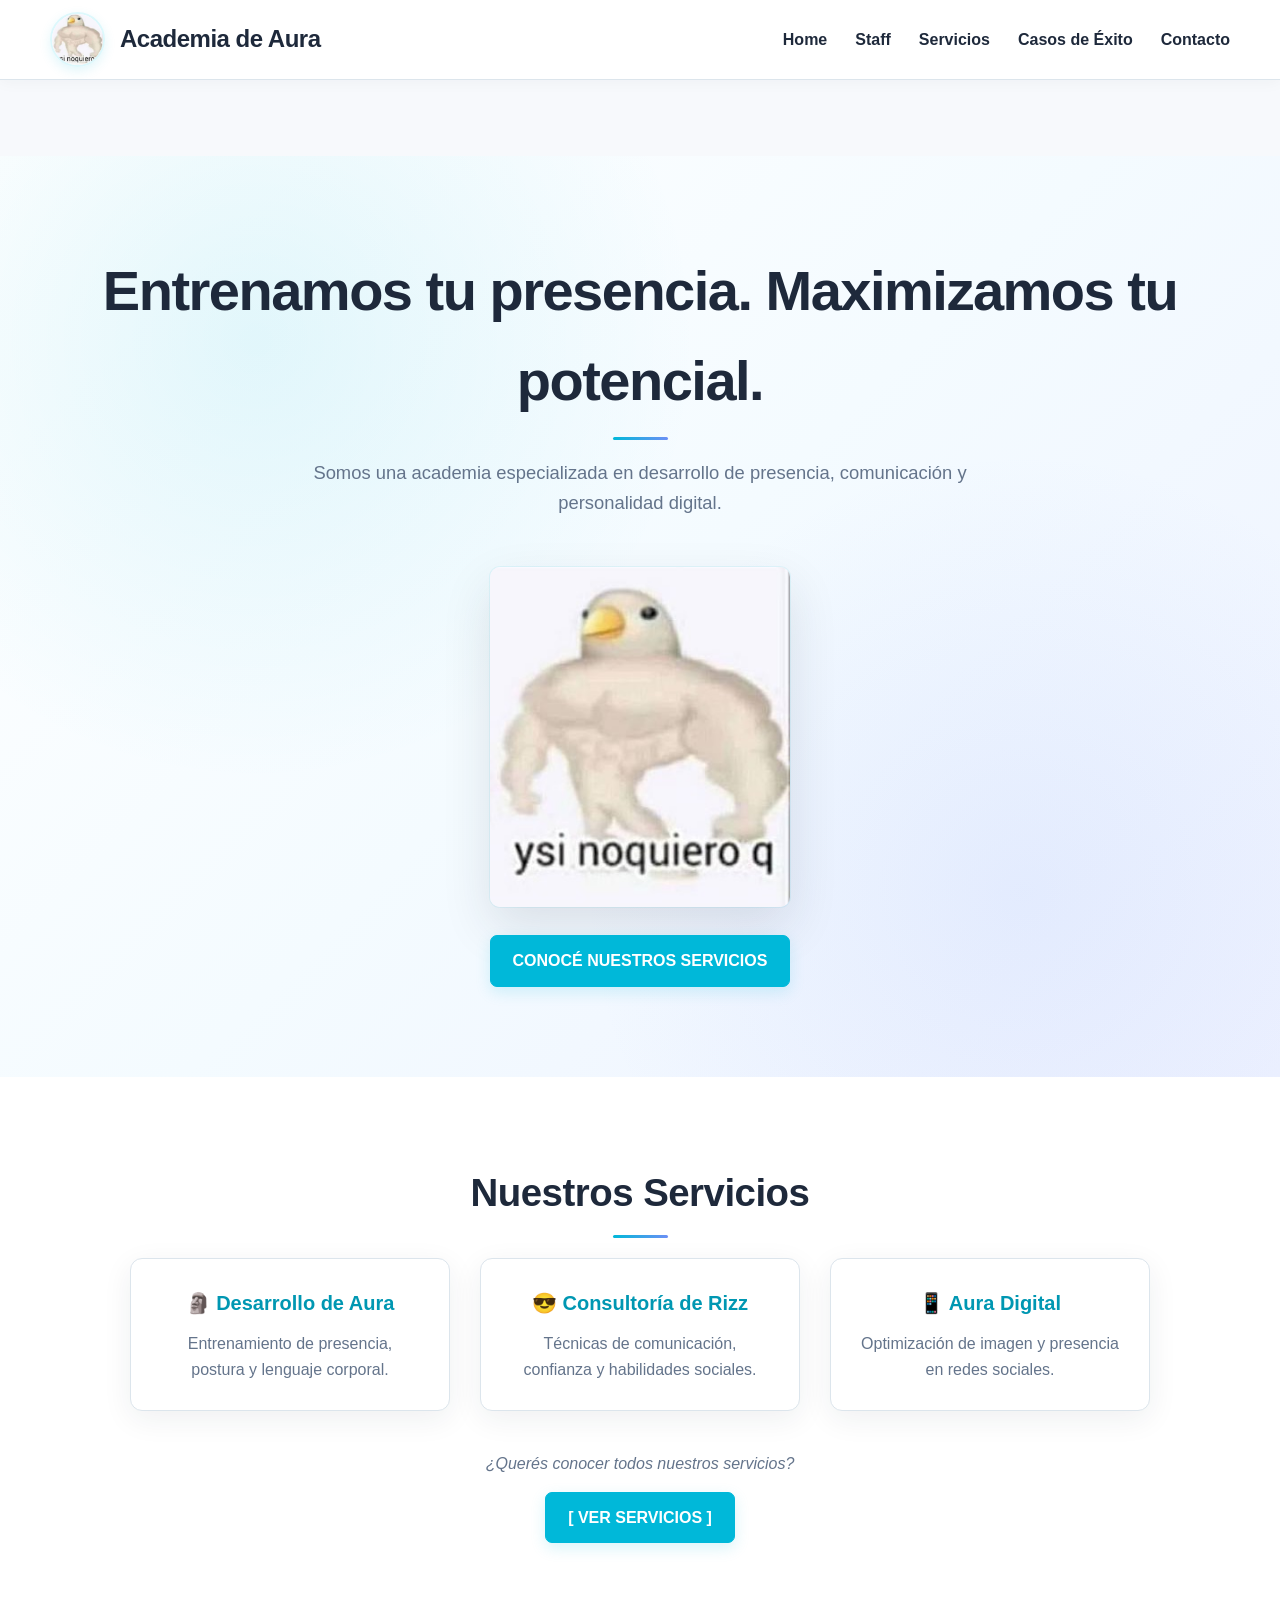
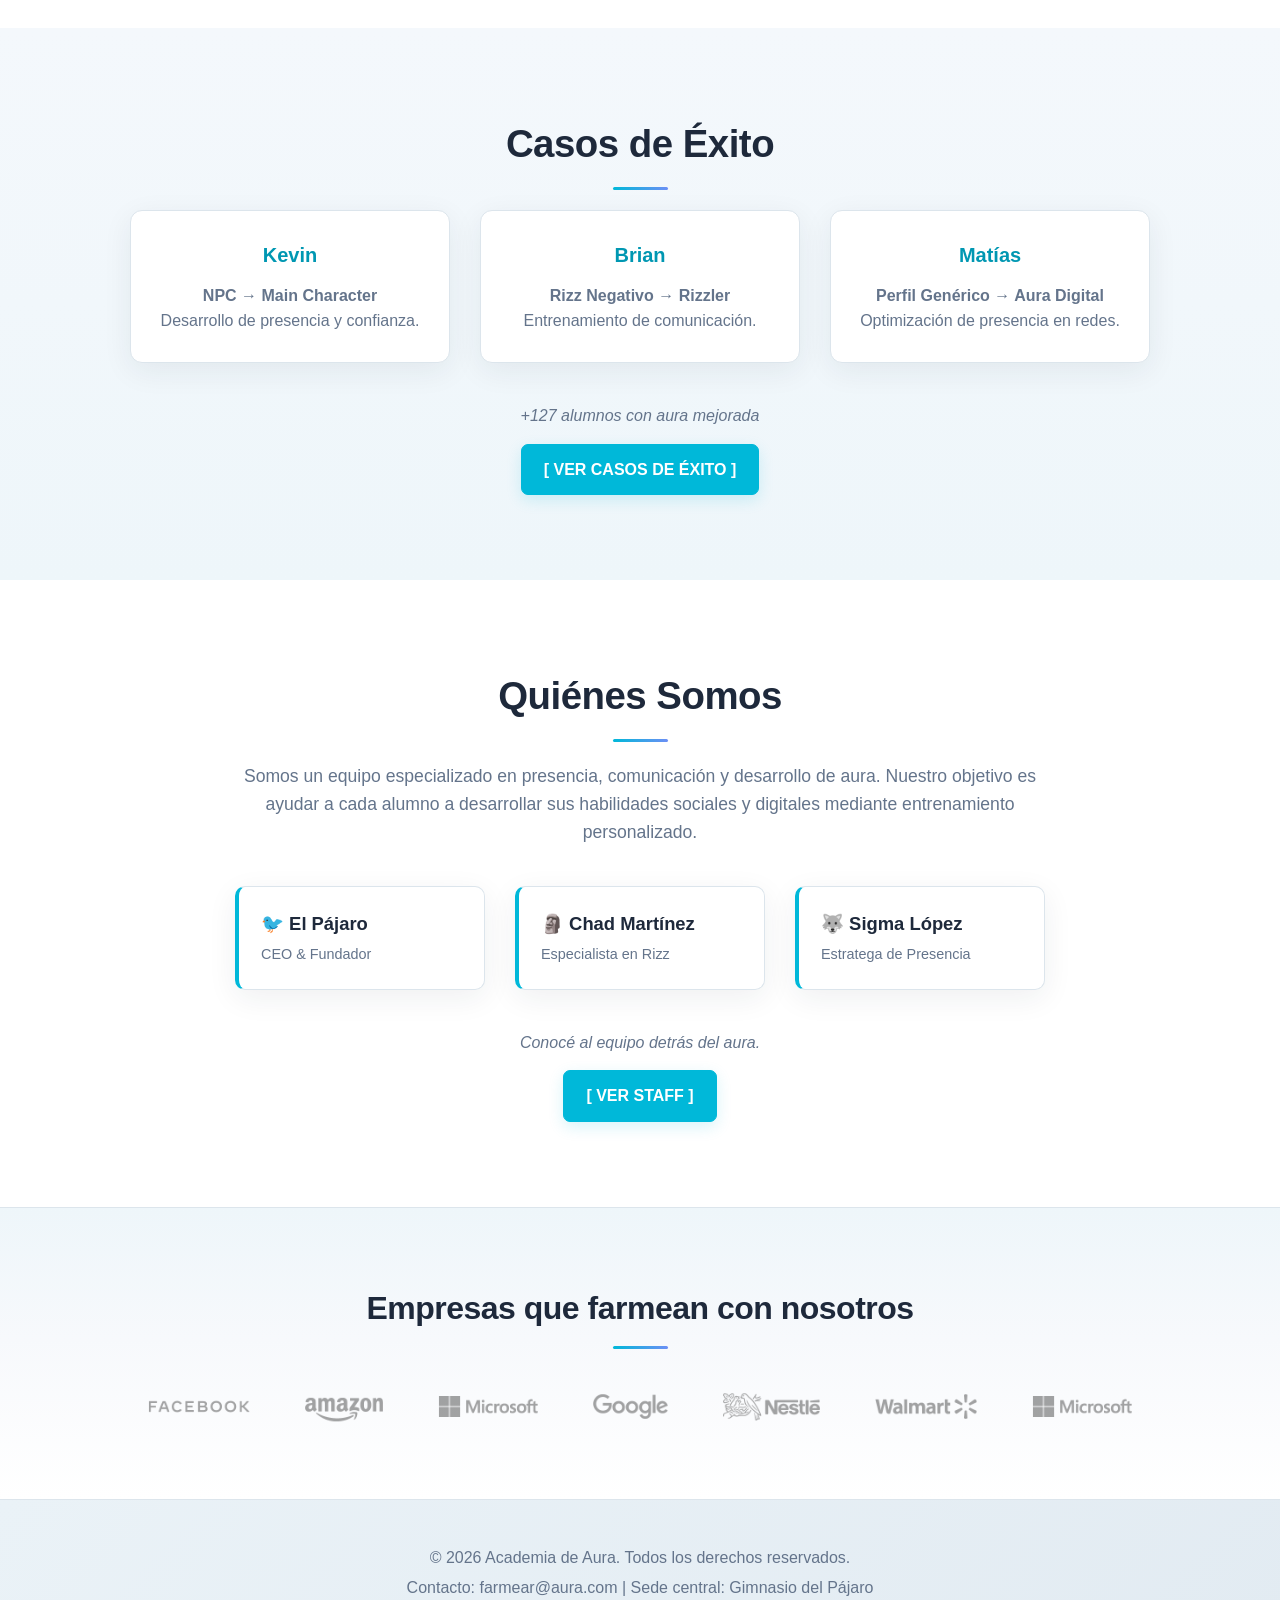
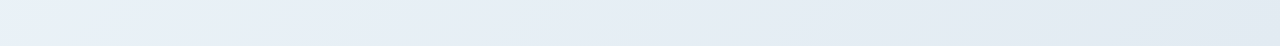
==== index.html @ a0319e6e "Primer commit - Academia de Aura" ====
<!DOCTYPE html>
<html lang="es">
<head>
    <meta charset="UTF-8">
    <meta name="description" content="Academia de Aura - Entrenamos personas. Maximizamos aura.">
    <title>Home | Academia de Aura</title>
    <link rel="stylesheet" type="text/css" href="css/style.css">
</head>
<body>

    <!-- Cabecera y Navegación[cite: 1, 3] -->
    <header>
        <div id="logo-container">
            <!-- La etiqueta <a> envuelve la imagen y el h1 para hacerlos clickeables -->
            <a href="index.html" style="text-decoration: none; display: flex; align-items: center; gap: 15px;">
                <img src="img/logo.jpg" alt="Logo Pájaro Mamado" width="60" style="border-radius: 50%;">
                <h1 style="color: inherit; margin: 0;">Academia de Aura</h1>
            </a>
        </div>
        <nav>
            <ul>
                <li><a href="index.html">Home</a></li>
                <li><a href="equipo.html">Staff</a></li>
                <li><a href="servicios.html">Servicios</a></li>
                <li><a href="trabajos.html">Casos de Éxito</a></li>
                <li><a href="contacto.html">Contacto</a></li>
            </ul>
        </nav>
    </header>


    <!-- 1. HERO / PRESENTACIÓN[cite: 1] -->
    <section id="hero" style="margin-top: 80px;">
        <div class="hero-content">
            <h2>Entrenamos tu presencia. Maximizamos tu potencial.</h2>
            <p>Somos una academia especializada en desarrollo de presencia, comunicación y personalidad digital.</p>
            <!-- Imagen del Pájaro Mamado como principal[cite: 1] -->
            <img src="img/logo.jpg" alt="Pájaro Mamado - Farmear Aura" style="max-width: 300px; margin: 20px 0; border-radius: 10px;">
            <br>
            <a href="servicios.html" class="btn-neon">CONOCÉ NUESTROS SERVICIOS</a>
        </div>
    </section>

    <!-- 2. TIRA - NUESTROS SERVICIOS[cite: 1] -->
    <section id="resumen-servicios">
        <h2>Nuestros Servicios</h2>
        <div class="tira-contenedor">
            <article class="card-tira">
                <h3>🗿 Desarrollo de Aura</h3>
                <p>Entrenamiento de presencia, postura y lenguaje corporal.</p>
            </article>
            <article class="card-tira">
                <h3>😎 Consultoría de Rizz</h3>
                <p>Técnicas de comunicación, confianza y habilidades sociales.</p>
            </article>
            <article class="card-tira">
                <h3>📱 Aura Digital</h3>
                <p>Optimización de imagen y presencia en redes sociales.</p>
            </article>
        </div>
        <div class="cta-tira">
            <p>¿Querés conocer todos nuestros servicios?</p>
            <a href="servicios.html" class="btn-neon">[ VER SERVICIOS ]</a>
        </div>
    </section>

    <!-- 3. TIRA - NUESTROS TRABAJOS[cite: 1] -->
    <section id="resumen-trabajos">
        <h2>Casos de Éxito</h2>
        <div class="tira-contenedor">
            <article class="card-tira">
                <h3>Kevin</h3>
                <p><strong>NPC → Main Character</strong></p>
                <p>Desarrollo de presencia y confianza.</p>
            </article>
            <article class="card-tira">
                <h3>Brian</h3>
                <p><strong>Rizz Negativo → Rizzler</strong></p>
                <p>Entrenamiento de comunicación.</p>
            </article>
            <article class="card-tira">
                <h3>Matías</h3>
                <p><strong>Perfil Genérico → Aura Digital</strong></p>
                <p>Optimización de presencia en redes.</p>
            </article>
        </div>
        <div class="cta-tira">
            <p>+127 alumnos con aura mejorada</p>
            <a href="trabajos.html" class="btn-neon">[ VER CASOS DE ÉXITO ]</a>
        </div>
    </section>

    <!-- 4. TIRA - QUIÉNES SOMOS[cite: 1] -->
    <section id="resumen-nosotros">
        <h2>Quiénes Somos</h2>
        <p class="bajada-nosotros">Somos un equipo especializado en presencia, comunicación y desarrollo de aura. Nuestro objetivo es ayudar a cada alumno a desarrollar sus habilidades sociales y digitales mediante entrenamiento personalizado.</p>
        
        <div class="tira-contenedor mini-staff">
            <article class="card-mini-staff">
                <h3>🐦 El Pájaro</h3>
                <p>CEO & Fundador</p>
            </article>
            <article class="card-mini-staff">
                <h3>🗿 Chad Martínez</h3>
                <p>Especialista en Rizz</p>
            </article>
            <article class="card-mini-staff">
                <h3>🐺 Sigma López</h3>
                <p>Estratega de Presencia</p>
            </article>
        </div>
        <div class="cta-tira">
            <p>Conocé al equipo detrás del aura.</p>
            <a href="equipo.html" class="btn-neon">[ VER STAFF ]</a>
        </div>
    </section>

    <!-- TIRA - CLIENTES CORPORATIVOS -->
    <section id="clientes-corporativos">
        <h2>Empresas que farmean con nosotros</h2>
        <div class="logos no-select">
            <img src="[data-uri]" alt="Facebook">
            <img src="[data-uri]" alt="Amazon">
            <img src="[data-uri]" alt="Microsoft">
            <img src="[data-uri]" alt="Google">
            <img src="[data-uri]" alt="Nestle">
            <img src="[data-uri]" alt="Walmart">
            <img src="[data-uri]" alt="L'Oreal">
        </div>
    </section>

    <!-- Pie de página (Footer)[cite: 1, 3] -->
    <footer>
        <p>&copy; 2026 Academia de Aura. Todos los derechos reservados.</p>
        <p>Contacto: farmear@aura.com | Sede central: Gimnasio del Pájaro</p>
    </footer>

</body>
</html>
---- css/style.css ----
/* =========================================
   VARIABLES Y RESETEO
   ========================================= */

:root {
    --blanco: #ffffff;
    --fondo: #f7f9fc;
    --fondo-suave: #eef6fa;
    --fondo-azul: #eef2ff;

    --texto: #1e293b;
    --texto-secundario: #64748b;
    --texto-claro: #94a3b8;

    --cyan: #00b8d9;
    --cyan-oscuro: #0097b2;
    --cyan-claro: #ddf8fc;

    --azul: #6c8ff5;
    --azul-claro: #e8eeff;

    --verde-suave: #a7f3d0;

    --borde: #dce5ec;
    --borde-suave: #e8eef3;

    --rojo: #ef476f;
    --rojo-claro: #fff0f3;

    --dorado: #d99b00;
    --dorado-claro: #fff8df;

    --sombra: 0 8px 30px rgba(30, 41, 59, 0.07);
    --sombra-hover: 0 15px 35px rgba(30, 41, 59, 0.12);

    --radio: 12px;
    --transicion: all 0.3s ease;
}

* {
    margin: 0;
    padding: 0;
    box-sizing: border-box;
}

html {
    scroll-behavior: smooth;
}

body {
    font-family: 'Segoe UI', Tahoma, Geneva, Verdana, sans-serif;
    background-color: var(--fondo);
    color: var(--texto);
    line-height: 1.6;
}

/* Evita que el contenido quede escondido detrás del header fijo */
body {
    padding-top: 76px;
}

img {
    max-width: 100%;
}

a {
    color: inherit;
}

/* =========================================
   CABECERA Y NAVEGACIÓN
   ========================================= */

header {
    position: fixed;
    top: 0;
    left: 0;
    width: 100%;
    min-height: 76px;
    padding: 12px 50px;
    display: flex;
    justify-content: space-between;
    align-items: center;
    z-index: 1000;

    background: rgba(255, 255, 255, 0.96);
    backdrop-filter: blur(12px);

    border-bottom: 1px solid var(--borde);
    box-shadow: 0 2px 15px rgba(30, 41, 59, 0.04);
}

#logo-container {
    display: flex;
    align-items: center;
    gap: 15px;
}

#logo-container img {
    width: 55px;
    height: 55px;
    object-fit: cover;
    border-radius: 50%;
    border: 2px solid var(--cyan-claro);
    box-shadow: 0 4px 12px rgba(0, 184, 217, 0.12);
}

header h1 {
    color: var(--cyan-oscuro);
    font-size: 1.5em;
    font-weight: 800;
    letter-spacing: -0.5px;
}

nav ul {
    list-style: none;
    display: flex;
    align-items: center;
    gap: 28px;
}

nav ul li {
    position: relative;
}

nav ul li a {
    text-decoration: none;
    color: var(--texto);
    font-weight: 700;
    font-size: 1em;
    transition: var(--transicion);
}

nav ul li a:hover {
    color: var(--cyan);
}

/* Línea inferior del menú */

nav ul li a::after {
    content: "";
    position: absolute;
    left: 0;
    bottom: -7px;
    width: 0;
    height: 2px;
    background: var(--cyan);
    border-radius: 5px;
    transition: width 0.3s ease;
}

nav ul li a:hover::after {
    width: 100%;
}

/* =========================================
   ESTRUCTURA GENERAL Y SECCIONES
   ========================================= */

section {
    padding: 85px 20px;
    text-align: center;
}

section h2 {
    font-size: 2.4em;
    margin-bottom: 20px;
    color: var(--texto);
    font-weight: 800;
    letter-spacing: -0.5px;
}

section h2::after {
    content: "";
    display: block;
    width: 55px;
    height: 3px;
    margin: 12px auto 0;
    background: linear-gradient(
        90deg,
        var(--cyan),
        var(--azul)
    );
    border-radius: 5px;
}

.tira-contenedor {
    display: flex;
    justify-content: center;
    align-items: stretch;
    gap: 30px;
    flex-wrap: wrap;
    max-width: 1200px;
    margin: 0 auto;
}

/* =========================================
   HOME - HERO
   ========================================= */

#hero {
    min-height: calc(100vh - 76px);
    padding: 90px 20px;

    background:
        radial-gradient(
            circle at 20% 20%,
            rgba(0, 184, 217, 0.10),
            transparent 35%
        ),
        radial-gradient(
            circle at 80% 80%,
            rgba(108, 143, 245, 0.10),
            transparent 35%
        ),
        linear-gradient(
            135deg,
            #ffffff 0%,
            #f4fbff 50%,
            #eef2ff 100%
        );

    display: flex;
    align-items: center;
    justify-content: center;
    text-align: center;
}

#hero h2 {
    font-size: clamp(2.2rem, 5vw, 3.5rem);
    color: var(--texto);
    margin-bottom: 18px;
    font-weight: 800;
    letter-spacing: -1.5px;
}

#hero p {
    max-width: 750px;
    margin: 0 auto 30px;
    color: var(--texto-secundario);
    font-size: 1.15em;
}

#hero img {
    border-radius: 14px;
    box-shadow:
        0 20px 50px rgba(30, 41, 59, 0.12),
        0 0 0 1px rgba(0, 184, 217, 0.08);
}

/* =========================================
   TARJETAS DEL HOME
   ========================================= */

.card-tira {
    background-color: var(--blanco);
    border: 1px solid var(--borde);
    padding: 28px;
    border-radius: var(--radio);
    width: 320px;
    text-align: center;

    box-shadow: var(--sombra);

    transition: var(--transicion);
}

.card-tira:hover {
    transform: translateY(-7px);
    border-color: rgba(0, 184, 217, 0.5);
    box-shadow: var(--sombra-hover);
}

.card-tira h3 {
    color: var(--cyan-oscuro);
    margin-bottom: 12px;
    font-size: 1.25em;
}

.card-tira p {
    color: var(--texto-secundario);
}

.cta-tira {
    margin-top: 40px;
    text-align: center;
}

.cta-tira p {
    margin-bottom: 15px;
    color: var(--texto-secundario);
    font-style: italic;
}

.bajada-nosotros {
    max-width: 800px;
    margin: 0 auto 40px;
    color: var(--texto-secundario);
    font-size: 1.1em;
}

/* =========================================
   MINI STAFF
   ========================================= */

.card-mini-staff {
    background-color: var(--blanco);
    border: 1px solid var(--borde);
    border-left: 4px solid var(--cyan);
    padding: 22px;
    width: 250px;
    text-align: left;
    border-radius: 10px;

    box-shadow: var(--sombra);

    transition: var(--transicion);
}

.card-mini-staff:hover {
    transform: translateY(-5px);
    border-left-color: var(--azul);
    box-shadow: var(--sombra-hover);
}

.card-mini-staff h3 {
    color: var(--texto);
    font-size: 1.15em;
    margin-bottom: 5px;
}

.card-mini-staff p {
    color: var(--texto-secundario);
    font-size: 0.9em;
}

/* =========================================
   ALTERNANCIA DE FONDOS DEL HOME
   ========================================= */

#resumen-servicios {
    background: var(--blanco);
}

#resumen-trabajos {
    background:
        linear-gradient(
            180deg,
            #f4f8fc 0%,
            #eef6fa 100%
        );
}

#resumen-nosotros {
    background: var(--blanco);
}

/* =========================================
   STAFF - EMPRESA
   ========================================= */

#descripcion-empresa {
    background:
        linear-gradient(
            135deg,
            #ffffff 0%,
            #f3faff 100%
        );

    padding: 100px 20px 55px;
    max-width: 100%;
    margin: 0 auto;
}

#descripcion-empresa p {
    max-width: 800px;
    margin: 0 auto;
    color: var(--texto-secundario);
    font-size: 1.08em;
}

/* =========================================
   STAFF - GRID
   ========================================= */

#staff-grid {
    background-color: var(--fondo);
    padding: 70px 20px;
}

.perfil-staff {
    background-color: var(--blanco);
    padding: 30px;
    border-radius: var(--radio);
    width: 320px;
    text-align: center;

    border: 1px solid var(--borde);

    box-shadow: var(--sombra);

    transition: var(--transicion);
}

.perfil-staff:hover {
    transform: translateY(-10px);
    border-color: rgba(0, 184, 217, 0.4);
    box-shadow: var(--sombra-hover);
}

.perfil-staff img {
    width: 150px;
    height: 150px;
    object-fit: cover;

    border-radius: 50%;
    margin-bottom: 15px;

    border: 4px solid var(--cyan-claro);

    box-shadow:
        0 0 0 4px rgba(0, 184, 217, 0.05),
        0 8px 20px rgba(30, 41, 59, 0.10);
}

.perfil-staff h3 {
    color: var(--cyan-oscuro);
    margin-bottom: 5px;
}

.perfil-staff p {
    color: var(--texto-secundario);
}

/* =========================================
   SERVICIOS
   ========================================= */

.bajada-servicios {
    font-size: 1.2em;
    color: var(--texto-secundario);
    max-width: 650px;
    margin: 0 auto 40px;
}

.servicios-grid {
    display: flex;
    justify-content: center;
    align-items: stretch;
    gap: 30px;
    flex-wrap: wrap;
    max-width: 1200px;
    margin: 0 auto;
}

.card-servicio {
    background-color: var(--blanco);

    border: 1px solid var(--borde);
    border-radius: var(--radio);

    padding: 30px;
    width: 280px;

    text-align: left;

    display: flex;
    flex-direction: column;

    box-shadow: var(--sombra);

    transition: var(--transicion);
}

.card-servicio:hover {
    border-color: rgba(0, 184, 217, 0.5);
    transform: translateY(-7px);
    box-shadow: var(--sombra-hover);
}

.card-servicio h3 {
    color: var(--cyan-oscuro);
    font-size: 1.4em;
    margin-bottom: 5px;
}

.card-servicio h4 {
    color: var(--texto-claro);
    font-size: 0.85em;
    margin-bottom: 15px;
    text-transform: uppercase;
    letter-spacing: 0.5px;
}

.card-servicio p {
    color: var(--texto-secundario);
}

.card-servicio ul {
    margin: 15px 0 15px 20px;
    color: var(--texto-secundario);
    font-size: 0.9em;
    flex-grow: 1;
}

.card-servicio li {
    margin-bottom: 5px;
}

/* =========================================
   RESULTADO
   ========================================= */

.resultado {
    background: var(--cyan-claro);
    padding: 12px;

    border-left: 3px solid var(--cyan);

    margin-bottom: 20px;

    font-family: 'Courier New', Courier, monospace;

    color: var(--cyan-oscuro);
    border-radius: 0 6px 6px 0;
}

/* =========================================
   NIVELES DE AURA
   ========================================= */

#niveles-aura {
    background:
        linear-gradient(
            180deg,
            #eef6fa 0%,
            #f7f9fc 100%
        );

    padding: 80px 20px;

    text-align: center;

    border-top: 1px solid var(--borde);
}

.escalera-niveles {
    display: flex;
    flex-direction: column;
    align-items: center;

    margin: 40px 0;

    font-family: 'Courier New', Courier, monospace;
}

.nivel-box {
    border: 2px solid var(--borde);

    padding: 15px 30px;

    width: 250px;

    background: var(--blanco);

    color: var(--texto);

    border-radius: 8px;

    box-shadow: var(--sombra);

    transition: var(--transicion);
}

.nivel-box:hover {
    transform: scale(1.03);
    border-color: var(--cyan);
}

.flecha {
    color: var(--texto-claro);
    font-size: 1.5em;
    margin: 10px 0;
}

.nivel-box.chad {
    border-color: var(--cyan);

    box-shadow:
        0 0 25px rgba(0, 184, 217, 0.15),
        var(--sombra);

    color: var(--cyan-oscuro);

    background:
        linear-gradient(
            135deg,
            #ffffff,
            #effcff
        );
}

/* =========================================
   TRABAJOS / CASOS DE ÉXITO
   ========================================= */

#portfolio-alumnos {
    background:
        linear-gradient(
            180deg,
            #ffffff 0%,
            #f3f8fc 100%
        );
}

.ficha-alumno {
    background-color: var(--blanco);

    border: 1px solid var(--borde);

    border-radius: var(--radio);

    padding: 25px;

    width: 350px;

    text-align: left;

    font-family: 'Courier New', Courier, monospace;

    box-shadow: var(--sombra);

    transition: var(--transicion);
}

.ficha-alumno:hover {
    transform: translateY(-5px);
    box-shadow: var(--sombra-hover);
    border-color: rgba(0, 184, 217, 0.45);
}

.ficha-alumno.imposible {
    border-color: var(--rojo);

    box-shadow:
        0 0 20px rgba(239, 71, 111, 0.10),
        var(--sombra);
}

.ficha-alumno h3 {
    color: var(--cyan-oscuro);

    border-bottom: 1px dashed var(--cyan);

    padding-bottom: 10px;

    margin-bottom: 15px;

    font-size: 1.2em;
}

.imposible h3 {
    color: var(--rojo);

    border-bottom-color: var(--rojo);
}

.antes-despues p {
    font-size: 0.9em;
    margin-bottom: 10px;
    color: var(--texto-secundario);
}

/* =========================================
   ESTADÍSTICAS
   ========================================= */

.stats {
    margin: 20px 0;

    background-color: #f3f6f9;

    padding: 15px;

    border-radius: 7px;

    border: 1px solid var(--borde-suave);
}

.stats label {
    display: block;

    font-weight: bold;

    color: var(--azul);

    margin-top: 10px;

    font-size: 0.8em;
}

meter {
    width: 75%;
    height: 15px;
    margin-right: 10px;
    accent-color: var(--cyan);
}

/* =========================================
   ESTADOS
   ========================================= */

.estado {
    text-align: center;

    margin-top: 15px;

    padding: 10px;

    background-color: var(--cyan-claro);

    color: var(--cyan-oscuro);

    border-radius: 5px;

    font-weight: bold;

    border: 1px solid #bceef5;
}

.estado.error {
    background-color: var(--rojo-claro);

    color: var(--rojo);

    border-color: #ffd0da;
}

/* =========================================
   CONTACTO
   ========================================= */

#seccion-contacto {
    background:
        linear-gradient(
            135deg,
            #ffffff 0%,
            #f1f8fc 100%
        );

    padding: 100px 20px 70px;

    max-width: 100%;

    margin: 0 auto;
}

.contacto-grid {
    display: flex;

    gap: 40px;

    max-width: 1000px;

    margin: 40px auto 0;

    flex-wrap: wrap;
}

.info-contacto,
.formulario-container {
    flex: 1;

    background-color: var(--blanco);

    padding: 35px;

    border-radius: var(--radio);

    border: 1px solid var(--borde);

    min-width: 300px;

    text-align: left;

    box-shadow: var(--sombra);
}

.info-contacto h3,
.formulario-container h3 {
    color: var(--cyan-oscuro);

    margin-bottom: 25px;

    text-align: left;
}

.info-contacto p {
    color: var(--texto-secundario);
    margin-bottom: 10px;
}

.redes-sociales {
    margin-top: 25px;

    padding-top: 20px;

    border-top: 1px dashed var(--borde);
}

.redes-sociales a {
    color: var(--cyan-oscuro);

    text-decoration: none;

    font-weight: bold;

    transition: var(--transicion);
}

.redes-sociales a:hover {
    color: var(--azul);
}

/* =========================================
   FORMULARIOS
   ========================================= */

form {
    display: flex;
    flex-direction: column;
}

form label {
    margin-top: 15px;
    margin-bottom: 5px;

    color: var(--texto);

    font-size: 0.9em;

    font-weight: 600;
}

form input,
form textarea {
    background-color: #fbfcfd;

    border: 1px solid var(--borde);

    padding: 12px;

    border-radius: 7px;

    color: var(--texto);

    font-family: inherit;

    transition: var(--transicion);
}

form input::placeholder,
form textarea::placeholder {
    color: #a0aec0;
}

form input:focus,
form textarea:focus {
    outline: none;

    border-color: var(--cyan);

    background-color: var(--blanco);

    box-shadow:
        0 0 0 3px rgba(0, 184, 217, 0.10);
}

form textarea {
    min-height: 130px;
    resize: vertical;
}

/* =========================================
   BOTONES REUTILIZABLES
   ========================================= */

.btn-neon {
    display: inline-block;

    background: var(--cyan);

    color: var(--blanco);

    border: 1px solid var(--cyan);

    padding: 12px 22px;

    text-align: center;

    text-decoration: none;

    font-weight: 700;

    border-radius: 7px;

    transition: var(--transicion);

    cursor: pointer;

    box-shadow: 0 5px 15px rgba(0, 184, 217, 0.16);
}

.btn-neon:hover {
    background: var(--cyan-oscuro);

    border-color: var(--cyan-oscuro);

    color: var(--blanco);

    transform: translateY(-2px);

    box-shadow:
        0 8px 20px rgba(0, 184, 217, 0.22);
}

.btn-enviar {
    margin-top: 25px;

    background-color: var(--cyan);

    color: var(--blanco);

    font-weight: bold;

    padding: 13px;

    border: none;

    border-radius: 7px;

    cursor: pointer;

    transition: var(--transicion);

    box-shadow: 0 5px 15px rgba(0, 184, 217, 0.15);
}

.btn-enviar:hover {
    background-color: var(--cyan-oscuro);

    color: var(--blanco);

    transform: translateY(-2px);

    box-shadow:
        0 8px 20px rgba(0, 184, 217, 0.22);
}

/* =========================================
   PIE DE PÁGINA
   ========================================= */

footer {
    background:
        linear-gradient(
            135deg,
            #eaf2f7 0%,
            #e2ebf2 100%
        );

    padding: 40px 20px;

    text-align: center;

    border-top: 1px solid var(--borde);
}

footer p {
    color: var(--texto-secundario);

    margin: 5px 0;
}

footer a {
    color: var(--cyan-oscuro);
    text-decoration: none;
    font-weight: 600;
}

footer a:hover {
    color: var(--azul);
}

/* =========================================
   CLIENTES CORPORATIVOS
   ========================================= */

#clientes-corporativos {
    background:
        linear-gradient(
            180deg,
            #eef6fa 0%,
            #f7f9fc 45%,
            #ffffff 100%
        );

    padding: 75px 20px;

    text-align: center;

    border-top: 1px solid var(--borde);
}

#clientes-corporativos h2 {
    font-size: 2em;

    color: var(--texto);

    margin-bottom: 40px;
}

#clientes-corporativos h2::after {
    background: linear-gradient(
        90deg,
        var(--cyan),
        var(--azul)
    );
}

.logos {
    display: flex;

    justify-content: center;

    align-items: center;

    flex-wrap: wrap;

    gap: 55px;

    max-width: 1200px;

    margin: 0 auto;
}

.logos img {
    height: 35px;

    object-fit: contain;

    filter:
        grayscale(100%)
        opacity(0.45);

    transition: var(--transicion);
}

.logos img:hover {
    filter:
        grayscale(0%)
        opacity(1)
        drop-shadow(
            0 5px 10px rgba(0, 184, 217, 0.20)
        );

    transform: scale(1.08);
}

.no-select {
    user-select: none;
}

/* =========================================
   SECCIÓN VIDEOS
   ========================================= */

#archivos-video {
    background: var(--fondo);

    text-align: center;

    padding: 70px 20px;
}

.video-card {
    background-color: var(--blanco);

    border: 1px solid var(--borde);

    border-radius: var(--radio);

    padding: 30px;

    max-width: 800px;

    margin: 0 auto 40px auto;

    text-align: left;

    box-shadow: var(--sombra);

    transition: var(--transicion);
}

.video-card:hover {
    box-shadow: var(--sombra-hover);
}

.video-card.campeon {
    border-color: var(--dorado);

    background:
        linear-gradient(
            135deg,
            #ffffff 0%,
            #fffdf5 100%
        );

    box-shadow:
        0 0 20px rgba(217, 155, 0, 0.10);
}

.video-card h3 {
    color: var(--cyan-oscuro);

    margin-bottom: 10px;
}

.video-card.campeon h3 {
    color: var(--dorado);
}

.video-card p {
    color: var(--texto-secundario);

    margin-bottom: 20px;
}

/* =========================================
   VIDEO RESPONSIVO 16:9
   ========================================= */

.video-wrapper {
    position: relative;

    padding-bottom: 56.25%;

    height: 0;

    overflow: hidden;

    border-radius: 8px;

    border: 2px solid var(--borde);
}

.video-wrapper iframe {
    position: absolute;

    top: 0;

    left: 0;

    width: 100%;

    height: 100%;

    border: 0;
}

/* =========================================
   RESPONSIVE - TABLETS
   ========================================= */

@media (max-width: 900px) {

    header {
        padding: 12px 25px;
    }

    nav ul {
        gap: 16px;
    }

    nav ul li a {
        font-size: 0.95em;
    }

    #hero h2 {
        font-size: 2.7em;
    }

    section h2 {
        font-size: 2.1em;
    }

    .tira-contenedor,
    .servicios-grid {
        gap: 20px;
    }

    .logos {
        gap: 35px;
    }
}

/* =========================================
   RESPONSIVE - CELULARES
   ========================================= */

@media (max-width: 700px) {

    body {
        padding-top: 120px;
    }

    header {
        min-height: 120px;

        padding: 10px 15px;

        flex-direction: column;

        gap: 8px;
    }

    #logo-container {
        gap: 10px;
    }

    #logo-container img {
        width: 45px;
        height: 45px;
    }

    header h1 {
        font-size: 1.25em;
    }

    nav ul {
        gap: 12px;

        flex-wrap: wrap;

        justify-content: center;
    }

    nav ul li a {
        font-size: 0.85em;
    }

    #hero {
        min-height: calc(100vh - 120px);

        padding: 70px 20px;
    }

    #hero h2 {
        font-size: 2.1em;

        letter-spacing: -0.8px;
    }

    #hero p {
        font-size: 1em;
    }

    section {
        padding: 65px 15px;
    }

    section h2 {
        font-size: 1.9em;
    }

    .card-tira,
    .card-mini-staff,
    .perfil-staff,
    .card-servicio,
    .ficha-alumno {
        width: 100%;

        max-width: 380px;
    }

    .contacto-grid {
        gap: 25px;
    }

    .info-contacto,
    .formulario-container {
        min-width: 100%;

        padding: 25px;
    }

    .logos {
        gap: 30px;
    }

    .logos img {
        height: 28px;
    }

    .video-card {
        padding: 20px;
    }

    .nivel-box {
        width: 90%;

        max-width: 280px;
    }
}

/* =========================================
   RESPONSIVE - CELULARES PEQUEÑOS
   ========================================= */

@media (max-width: 450px) {

    header {
        min-height: 130px;
    }

    body {
        padding-top: 130px;
    }

    nav ul {
        gap: 9px;
    }

    nav ul li a {
        font-size: 0.78em;
    }

    #hero h2 {
        font-size: 1.8em;
    }

    section h2 {
        font-size: 1.65em;
    }

    .btn-neon,
    .btn-enviar {
        width: 100%;
    }
}
/* =========================================
   BOTÓN MEDIR MI AURA
   ========================================= */

.btn-medir {
    display: inline-block;
    margin-top: 10px;

    background-color: var(--cyan);
    color: var(--blanco);

    padding: 13px 25px;

    border: none;
    border-radius: 7px;

    text-decoration: none;
    font-weight: bold;

    cursor: pointer;

    transition: var(--transicion);

    box-shadow: 0 5px 15px rgba(0, 184, 217, 0.15);
}

.btn-medir:hover {
    background-color: var(--cyan-oscuro);
    color: var(--blanco);

    transform: translateY(-2px);

    box-shadow:
        0 8px 20px rgba(0, 184, 217, 0.22);
}
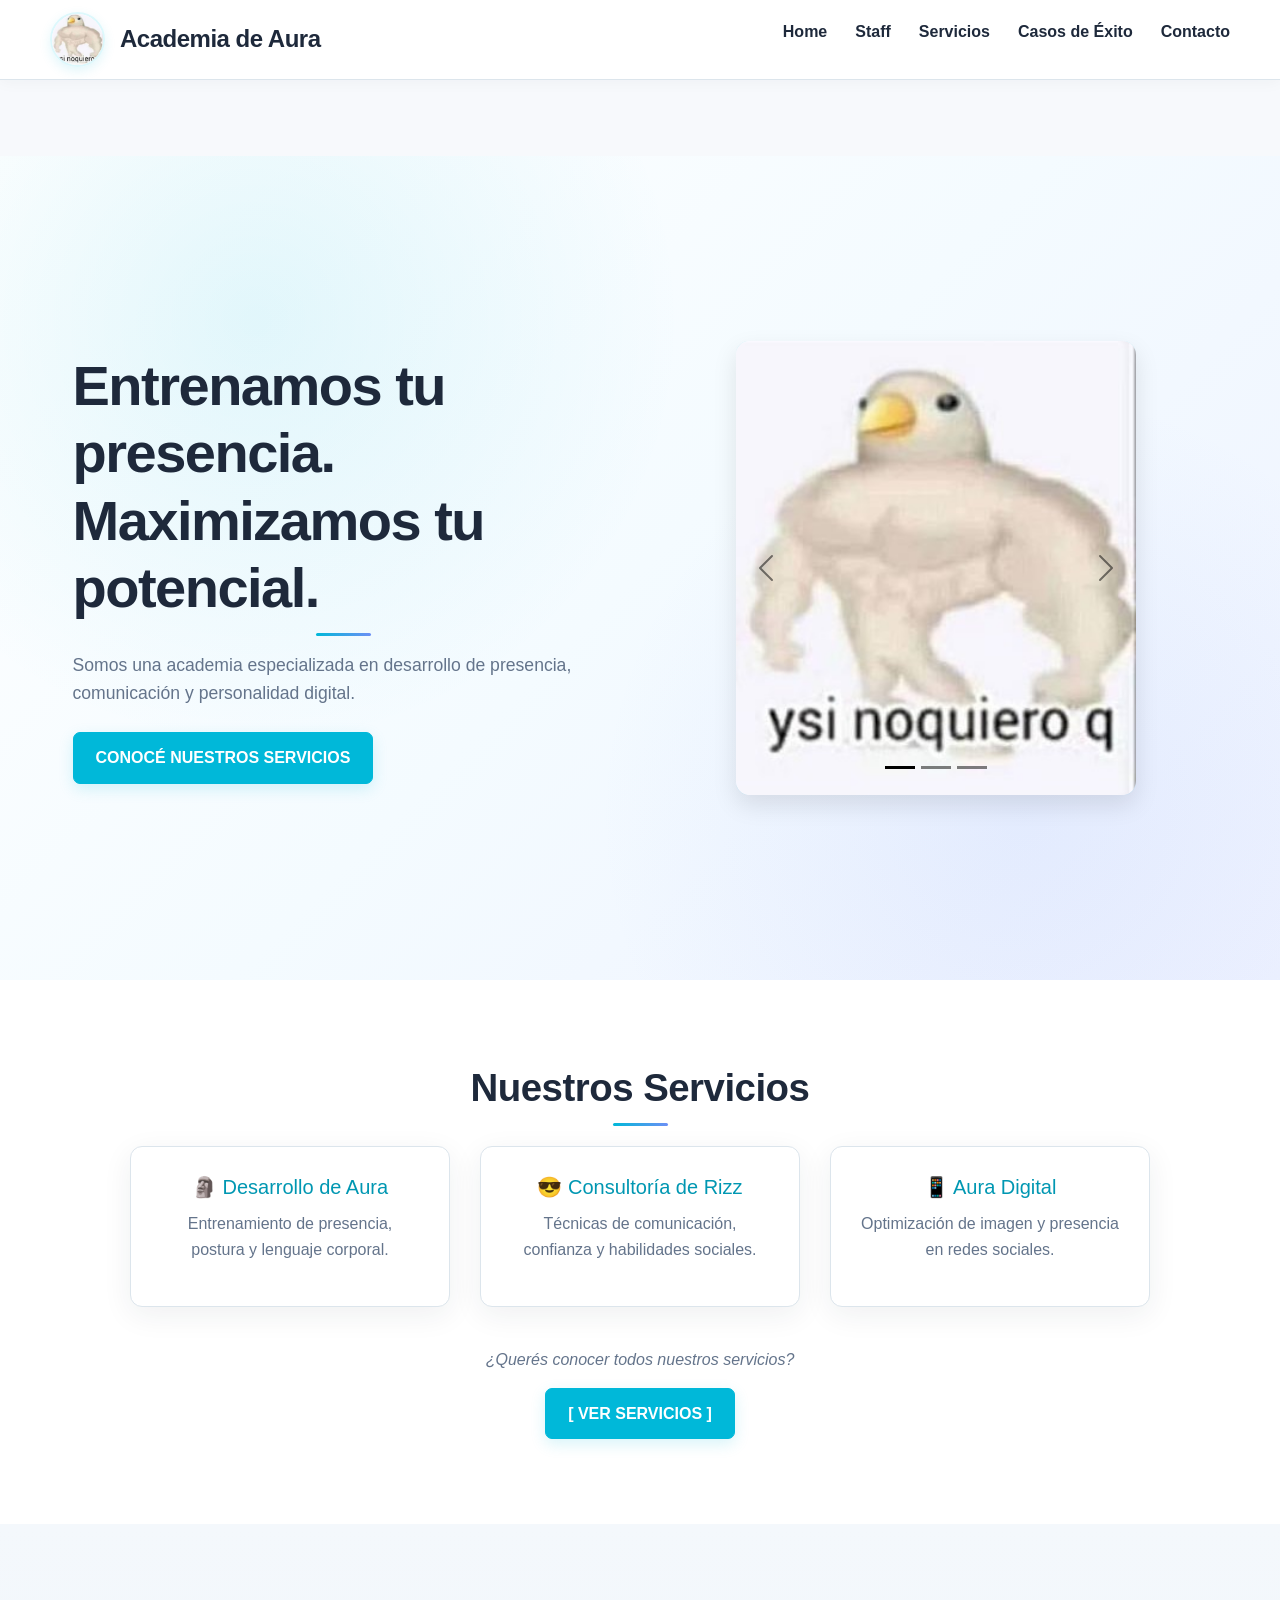
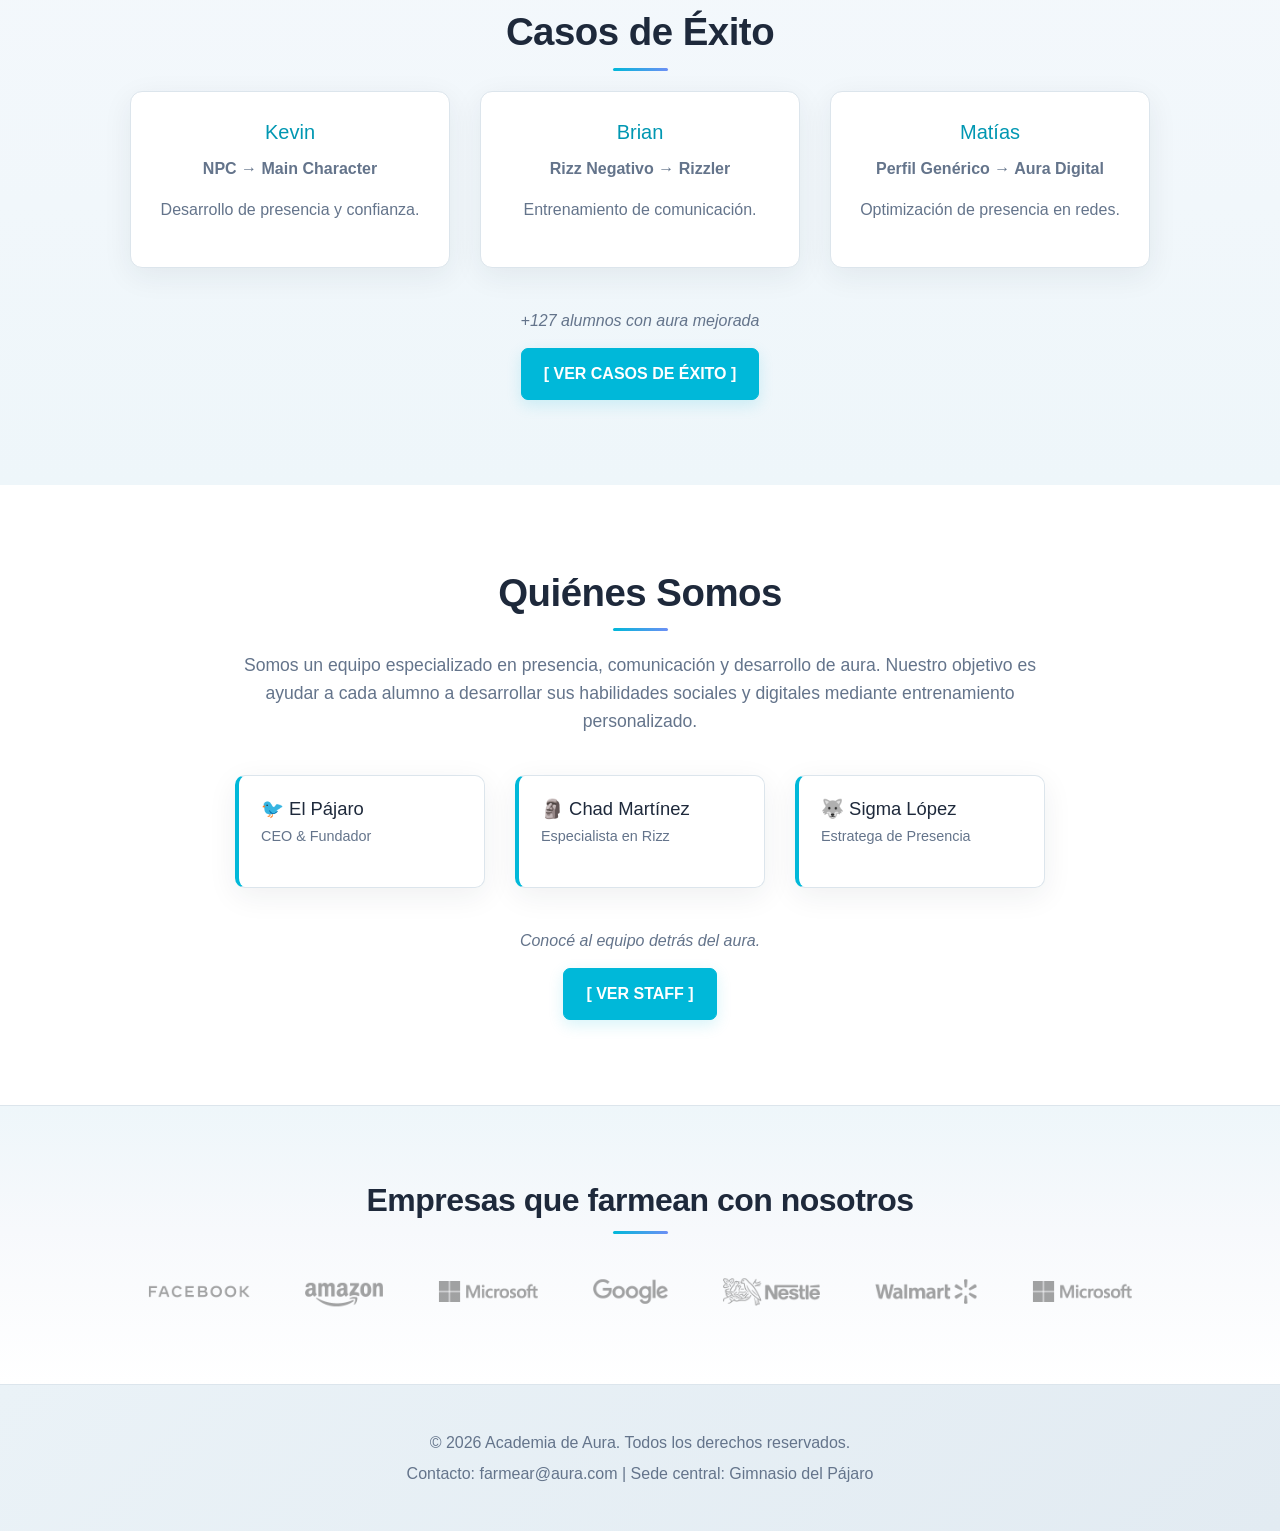
==== commit 5693ad51: "hola" ====
--- a/index.html
+++ b/index.html
@@ -4,6 +4,7 @@
     <meta charset="UTF-8">
     <meta name="description" content="Academia de Aura - Entrenamos personas. Maximizamos aura.">
     <title>Home | Academia de Aura</title>
+    <link href="https://cdn.jsdelivr.net/npm/bootstrap@5.3.3/dist/css/bootstrap.min.css" rel="stylesheet">
     <link rel="stylesheet" type="text/css" href="css/style.css">
 </head>
 <body>
@@ -30,14 +31,57 @@
 
 
     <!-- 1. HERO / PRESENTACIÓN[cite: 1] -->
-    <section id="hero" style="margin-top: 80px;">
-        <div class="hero-content">
-            <h2>Entrenamos tu presencia. Maximizamos tu potencial.</h2>
-            <p>Somos una academia especializada en desarrollo de presencia, comunicación y personalidad digital.</p>
-            <!-- Imagen del Pájaro Mamado como principal[cite: 1] -->
-            <img src="img/logo.jpg" alt="Pájaro Mamado - Farmear Aura" style="max-width: 300px; margin: 20px 0; border-radius: 10px;">
-            <br>
-            <a href="servicios.html" class="btn-neon">CONOCÉ NUESTROS SERVICIOS</a>
+    <!-- 1. HERO / PRESENTACIÓN -->
+<section id="hero" style="margin-top: 80px;">
+        <!-- Contenedor principal que pone las cosas lado a lado -->
+        <div style="display: flex; align-items: center; justify-content: center; gap: 50px; max-width: 1200px; margin: 0 auto; padding: 0 20px;">
+
+            <!-- CAJA 1: Textos a la izquierda -->
+            <div class="hero-texto" style="flex: 1; text-align: left;">
+                <h2 style="font-size: 3.5em; color: #1E293B; margin-bottom: 15px;">Entrenamos tu presencia.<br>Maximizamos tu potencial.</h2>
+                <p style="margin-bottom: 25px; color: #64748B; font-size: 1.1em;">Somos una academia especializada en desarrollo de presencia, comunicación y personalidad digital.</p>
+                <a href="servicios.html" class="btn-neon">CONOCÉ NUESTROS SERVICIOS</a>
+            </div>
+
+            <!-- CAJA 2: Imagen a la derecha (Carrusel Bootstrap) -->
+            <div class="hero-imagen" style="flex: 1; display: flex; justify-content: center;">
+                
+                <!-- Estructura del Carrusel -->
+                <div id="carruselAura" class="carousel slide" data-bs-ride="carousel" data-bs-theme="dark" style="width: 100%; max-width: 400px; border-radius: 12px; overflow: hidden; box-shadow: 0 10px 25px rgba(0,0,0,0.1);">
+                    
+                    <!-- Indicadores inferiores -->
+                    <div class="carousel-indicators">
+                        <button type="button" data-bs-target="#carruselAura" data-bs-slide-to="0" class="active" aria-current="true" aria-label="Slide 1"></button>
+                        <button type="button" data-bs-target="#carruselAura" data-bs-slide-to="1" aria-label="Slide 2"></button>
+                        <button type="button" data-bs-target="#carruselAura" data-bs-slide-to="2" aria-label="Slide 3"></button>
+                    </div>
+                    
+                    <!-- Imágenes -->
+                    <div class="carousel-inner">
+                        <div class="carousel-item active" data-bs-interval="4000">
+                            <img src="img/logo.jpg" class="d-block w-100" alt="Pájaro Mamado">
+                        </div>
+                        <div class="carousel-item" data-bs-interval="4000">
+                            <img src="img/fotoaura.jpg" class="d-block w-100" alt="Imagen 2">
+                        </div>
+                        <div class="carousel-item" data-bs-interval="4000">
+                            <img src="img/fotoaura.png" class="d-block w-100" alt="Imagen 3">
+                        </div>
+                    </div>
+                    
+                    <!-- Controles laterales -->
+                    <button class="carousel-control-prev" type="button" data-bs-target="#carruselAura" data-bs-slide="prev">
+                        <span class="carousel-control-prev-icon" aria-hidden="true"></span>
+                        <span class="visually-hidden">Anterior</span>
+                    </button>
+                    <button class="carousel-control-next" type="button" data-bs-target="#carruselAura" data-bs-slide="next">
+                        <span class="carousel-control-next-icon" aria-hidden="true"></span>
+                        <span class="visually-hidden">Siguiente</span>
+                    </button>
+                </div>
+                
+            </div>
+
         </div>
     </section>
 
@@ -135,5 +179,6 @@
         <p>Contacto: farmear@aura.com | Sede central: Gimnasio del Pájaro</p>
     </footer>
 
+    <script src="https://cdn.jsdelivr.net/npm/bootstrap@5.3.3/dist/js/bootstrap.bundle.min.js"></script>
 </body>
 </html>
--- a/css/style.css
+++ b/css/style.css
@@ -1383,4 +1383,521 @@
 
     box-shadow:
         0 8px 20px rgba(0, 184, 217, 0.22);
-}+}
+
+
+
+/* =========================================
+   RESPONSIVE - TABLETS
+   ========================================= */
+
+@media (max-width: 900px) {
+
+    header {
+        padding: 12px 25px;
+    }
+
+    nav ul {
+        gap: 18px;
+    }
+
+    #hero {
+        padding: 80px 25px;
+    }
+
+    #hero h2 {
+        font-size: 2.7em;
+    }
+
+    section {
+        padding: 75px 25px;
+    }
+
+    section h2 {
+        font-size: 2.1em;
+    }
+
+    .tira-contenedor,
+    .servicios-grid {
+        gap: 20px;
+    }
+
+    .logos {
+        gap: 35px;
+    }
+}
+
+
+/* =========================================
+   RESPONSIVE - CELULARES
+   ========================================= */
+
+@media (max-width: 700px) {
+
+    /* -----------------------------------------
+       ESTRUCTURA GENERAL
+       ----------------------------------------- */
+
+    html,
+    body {
+        width: 100%;
+        max-width: 100%;
+        overflow-x: hidden;
+    }
+
+    body {
+        padding-top: 112px;
+    }
+
+    section {
+        width: 100%;
+        padding: 55px 18px;
+    }
+
+
+    /* -----------------------------------------
+       HEADER
+       ----------------------------------------- */
+
+    header {
+        min-height: 112px;
+        padding: 10px 15px;
+
+        display: flex;
+        flex-direction: column;
+
+        justify-content: center;
+        align-items: center;
+
+        gap: 7px;
+    }
+
+    #logo-container {
+        display: flex;
+        align-items: center;
+        justify-content: center;
+        gap: 9px;
+    }
+
+    #logo-container img {
+        width: 42px;
+        height: 42px;
+    }
+
+    header h1 {
+        font-size: 1.15em;
+        text-align: center;
+    }
+
+    nav {
+        width: 100%;
+    }
+
+    nav ul {
+        width: 100%;
+
+        display: flex;
+        justify-content: center;
+        align-items: center;
+
+        gap: 10px 16px;
+
+        flex-wrap: wrap;
+    }
+
+    nav ul li a {
+        font-size: 0.85em;
+    }
+
+
+    /* -----------------------------------------
+       HERO
+       ----------------------------------------- */
+
+    #hero {
+        min-height: calc(100svh - 112px);
+
+        padding: 55px 18px;
+
+        display: flex;
+        align-items: center;
+        justify-content: center;
+    }
+
+    #hero h2 {
+        font-size: clamp(1.9rem, 8vw, 2.5rem);
+
+        line-height: 1.15;
+
+        letter-spacing: -0.8px;
+
+        margin-bottom: 15px;
+    }
+
+    #hero p {
+        max-width: 100%;
+
+        font-size: 1em;
+
+        line-height: 1.6;
+
+        margin-bottom: 25px;
+    }
+
+    #hero img {
+        width: 100%;
+        height: auto;
+    }
+
+
+    /* -----------------------------------------
+       TÍTULOS DE SECCIÓN
+       ----------------------------------------- */
+
+    section h2 {
+        font-size: clamp(1.7rem, 7vw, 2rem);
+
+        line-height: 1.2;
+
+        margin-bottom: 18px;
+    }
+
+    .bajada-nosotros,
+    .bajada-servicios {
+        width: 100%;
+        max-width: 100%;
+
+        font-size: 1em;
+
+        line-height: 1.6;
+
+        margin-bottom: 30px;
+    }
+
+
+    /* -----------------------------------------
+       CONTENEDORES / GRIDS
+       ----------------------------------------- */
+
+    .tira-contenedor,
+    .servicios-grid,
+    .contacto-grid,
+    .logos {
+        width: 100%;
+
+        display: flex;
+        flex-direction: column;
+
+        align-items: stretch;
+        justify-content: center;
+
+        gap: 20px;
+    }
+
+
+    /* -----------------------------------------
+       TARJETAS
+       ----------------------------------------- */
+
+    .card-tira,
+    .card-mini-staff,
+    .perfil-staff,
+    .card-servicio,
+    .ficha-alumno {
+        width: 100%;
+        max-width: 100%;
+
+        margin: 0 auto;
+    }
+
+    .card-tira {
+        padding: 23px 20px;
+    }
+
+    .card-mini-staff {
+        padding: 20px;
+    }
+
+    .perfil-staff {
+        padding: 25px 20px;
+    }
+
+    .card-servicio {
+        padding: 23px 20px;
+
+        text-align: left;
+    }
+
+    .ficha-alumno {
+        padding: 20px;
+
+        font-size: 0.95em;
+    }
+
+
+    /* -----------------------------------------
+       STAFF
+       ----------------------------------------- */
+
+    #descripcion-empresa {
+        padding: 70px 18px 40px;
+    }
+
+    #descripcion-empresa p {
+        width: 100%;
+        font-size: 1em;
+        line-height: 1.6;
+    }
+
+    #staff-grid {
+        padding: 55px 18px;
+    }
+
+    .perfil-staff img {
+        width: 125px;
+        height: 125px;
+    }
+
+
+    /* -----------------------------------------
+       NIVELES DE AURA
+       ----------------------------------------- */
+
+    #niveles-aura {
+        padding: 55px 18px;
+    }
+
+    .escalera-niveles {
+        margin: 30px 0;
+    }
+
+    .nivel-box {
+        width: 100%;
+        max-width: 280px;
+
+        padding: 14px 20px;
+    }
+
+    .flecha {
+        margin: 8px 0;
+    }
+
+
+    /* -----------------------------------------
+       PORTFOLIO
+       ----------------------------------------- */
+
+    #portfolio-alumnos {
+        padding: 55px 18px;
+    }
+
+    .antes-despues p {
+        font-size: 0.85em;
+    }
+
+    .stats {
+        padding: 12px;
+    }
+
+    meter {
+        width: 100%;
+        margin-right: 0;
+    }
+
+
+    /* -----------------------------------------
+       CONTACTO
+       ----------------------------------------- */
+
+    #seccion-contacto {
+        padding: 65px 18px 50px;
+    }
+
+    .contacto-grid {
+        margin-top: 30px;
+        gap: 20px;
+    }
+
+    .info-contacto,
+    .formulario-container {
+        width: 100%;
+        min-width: 0;
+
+        padding: 23px 20px;
+    }
+
+    .info-contacto h3,
+    .formulario-container h3 {
+        margin-bottom: 20px;
+    }
+
+
+    /* -----------------------------------------
+       FORMULARIOS
+       ----------------------------------------- */
+
+    form input,
+    form textarea {
+        width: 100%;
+        font-size: 16px;
+    }
+
+    form textarea {
+        min-height: 120px;
+    }
+
+
+    /* -----------------------------------------
+       BOTONES
+       ----------------------------------------- */
+
+    .btn-neon,
+    .btn-enviar,
+    .btn-medir {
+        max-width: 100%;
+    }
+
+    .btn-neon {
+        padding: 12px 18px;
+    }
+
+
+    /* -----------------------------------------
+       CLIENTES CORPORATIVOS
+       ----------------------------------------- */
+
+    #clientes-corporativos {
+        padding: 55px 18px;
+    }
+
+    #clientes-corporativos h2 {
+        font-size: 1.75em;
+        margin-bottom: 30px;
+    }
+
+    .logos {
+        flex-direction: row;
+
+        justify-content: center;
+        align-items: center;
+
+        gap: 25px;
+    }
+
+    .logos img {
+        max-width: 120px;
+        height: 28px;
+    }
+
+
+    /* -----------------------------------------
+       VIDEOS
+       ----------------------------------------- */
+
+    #archivos-video {
+        padding: 55px 18px;
+    }
+
+    .video-card {
+        width: 100%;
+        max-width: 100%;
+
+        padding: 20px;
+
+        margin-bottom: 25px;
+    }
+
+    .video-wrapper {
+        width: 100%;
+    }
+
+
+    /* -----------------------------------------
+       FOOTER
+       ----------------------------------------- */
+
+    footer {
+        padding: 30px 18px;
+    }
+
+    footer p {
+        font-size: 0.9em;
+    }
+}
+
+
+/* =========================================
+   RESPONSIVE - CELULARES PEQUEÑOS
+   ========================================= */
+
+@media (max-width: 450px) {
+
+    body {
+        padding-top: 108px;
+    }
+
+    header {
+        min-height: 108px;
+    }
+
+    #logo-container img {
+        width: 38px;
+        height: 38px;
+    }
+
+    header h1 {
+        font-size: 1.05em;
+    }
+
+    nav ul {
+        gap: 7px 12px;
+    }
+
+    nav ul li a {
+        font-size: 0.78em;
+    }
+
+    #hero {
+        min-height: calc(100svh - 108px);
+        padding: 45px 15px;
+    }
+
+    #hero h2 {
+        font-size: 1.8rem;
+    }
+
+    #hero p {
+        font-size: 0.95em;
+    }
+
+    section {
+        padding: 45px 15px;
+    }
+
+    section h2 {
+        font-size: 1.6rem;
+    }
+
+    .card-tira,
+    .card-mini-staff,
+    .perfil-staff,
+    .card-servicio,
+    .ficha-alumno,
+    .info-contacto,
+    .formulario-container {
+        padding-left: 18px;
+        padding-right: 18px;
+    }
+
+    .btn-neon,
+    .btn-enviar,
+    .btn-medir {
+        width: 100%;
+    }
+
+    .logos img {
+        max-width: 100px;
+        height: 25px;
+    }
+}
+
